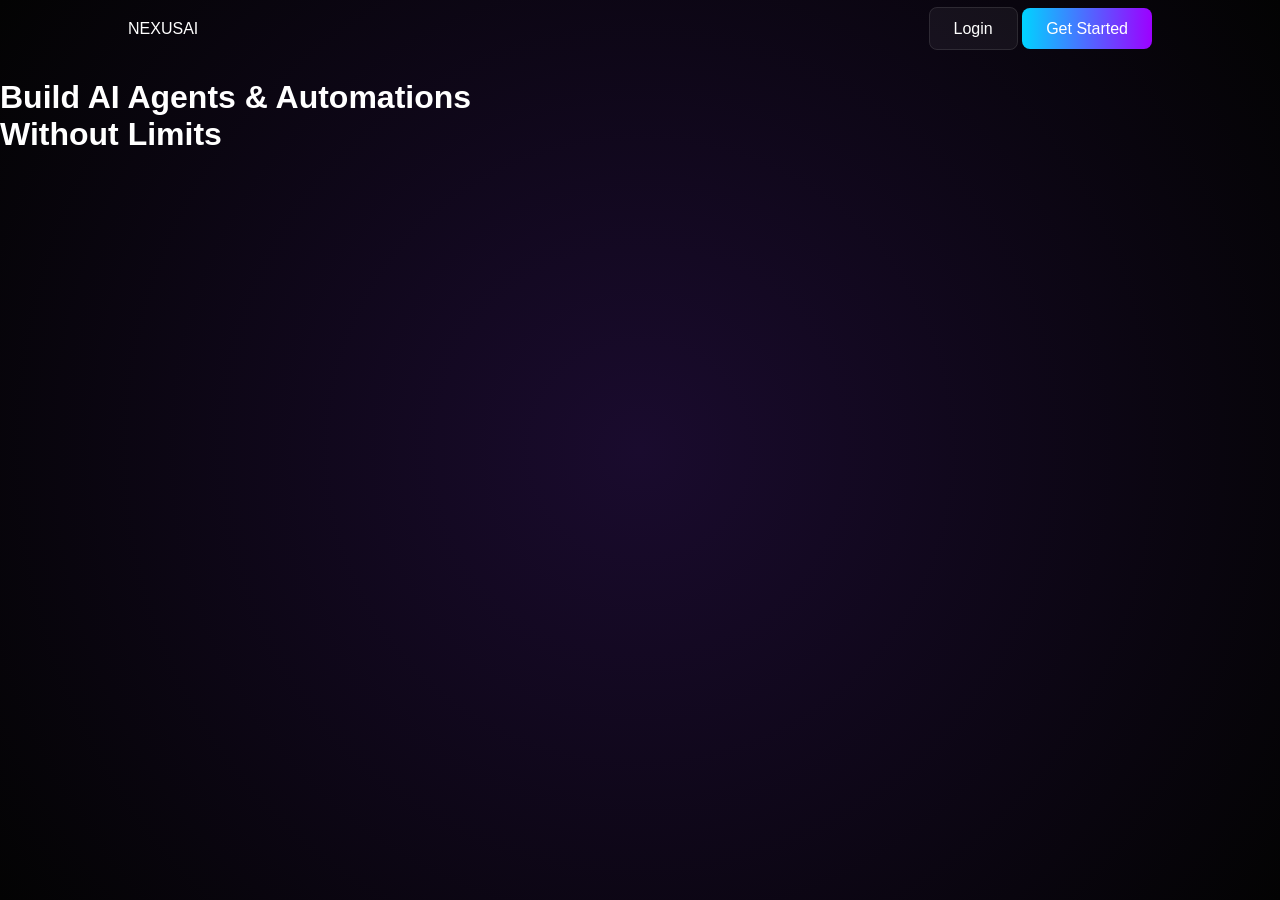
==== index.html @ 692133be "Update index.html" ====
<!DOCTYPE html>
<html lang="en">
<head>
    <meta charset="UTF-8">
    <meta name="viewport" content="width=device-width, initial-scale=1.0">
    <title>NexusAI | Autonomous Intelligence</title>
    <link rel="stylesheet" href="style.css">
</head>
<body>
    <div class="mesh-bg"></div>
    <nav>
        <div class="logo">NEXUS<span>AI</span></div>
        <div class="nav-links">
            <a href="login.html" class="btn-sub">Login</a>
            <a href="signup.html" class="btn-main">Get Started</a>
        </div>
    </nav>
    <header class="hero">
        <h1>Build AI Agents & Automations <br><span class="gradient-text">Without Limits</span></h1>
    </header>
    <script src="script.js"></script>
</body>
</html>
---- style.css ----
:root { --bg: #030303; --blue: #00d4ff; --purple: #9d00ff; }
body { background: var(--bg); color: #fff; font-family: 'Inter', sans-serif; margin: 0; display: flex; flex-direction: column; min-height: 100vh; }

.mesh-bg { position: fixed; top: 0; left: 0; width: 100%; height: 100%; z-index: -1; pointer-events: none; background: radial-gradient(circle at 50% 50%, #1a0b2e, #030303); }

nav { padding: 20px 10%; display: flex; justify-content: space-between; align-items: center; position: relative; z-index: 10; }

a, button { position: relative; z-index: 100; cursor: pointer; text-decoration: none; }

.btn-main { background: linear-gradient(90deg, var(--blue), var(--purple)); padding: 12px 24px; border-radius: 8px; color: white; border: none; }
.btn-sub { background: rgba(255,255,255,0.05); padding: 12px 24px; border-radius: 8px; color: white; border: 1px solid rgba(255,255,255,0.1); }

.auth-box { margin: auto; padding: 40px; background: rgba(255,255,255,0.03); backdrop-filter: blur(20px); border-radius: 20px; border: 1px solid rgba(255,255,255,0.1); width: 100%; max-width: 400px; text-align: center; }
input { width: 100%; padding: 15px; margin: 10px 0; background: rgba(255,255,255,0.05); border: 1px solid rgba(255,255,255,0.1); border-radius: 8px; color: white; box-sizing: border-box; }
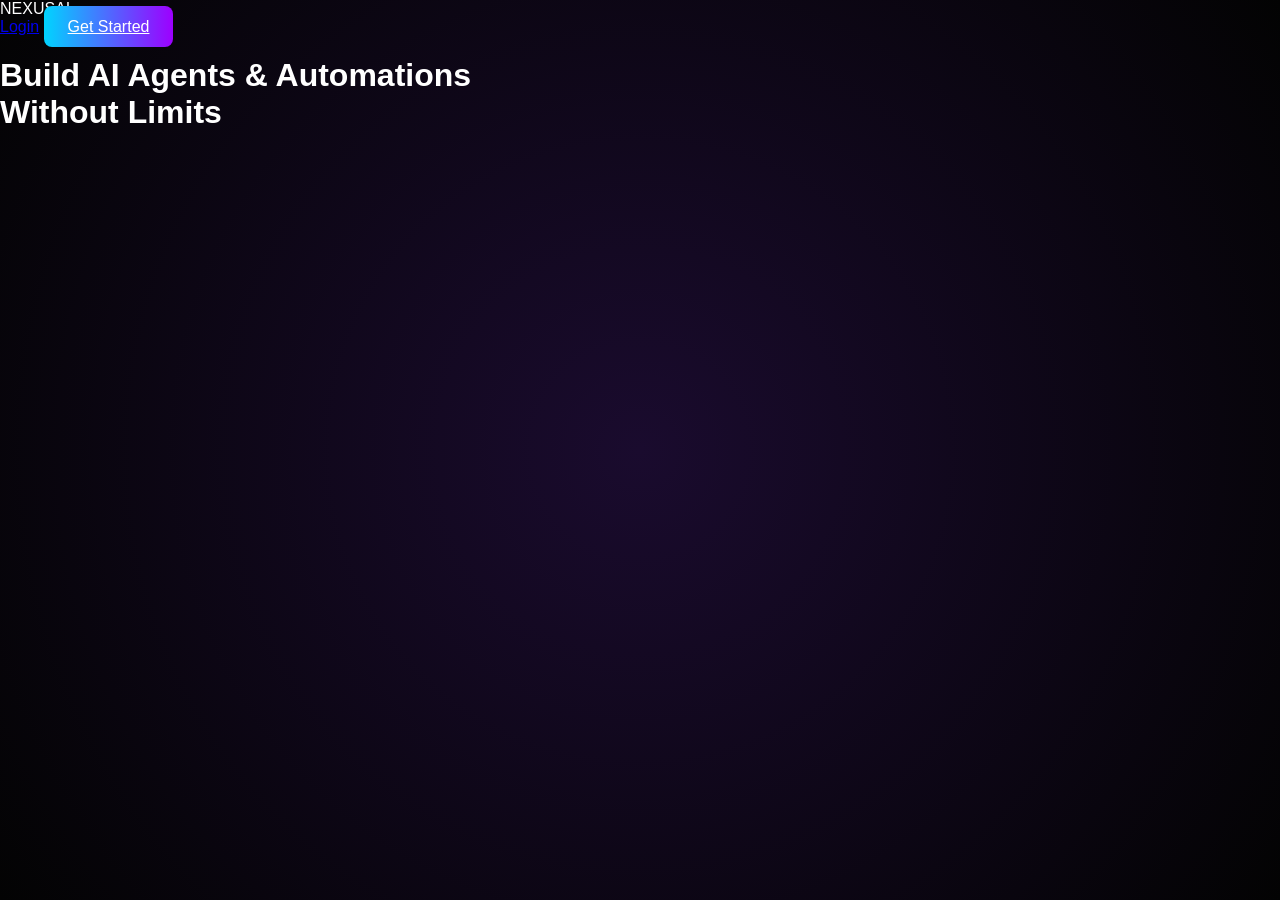
==== commit d38d08d0: "Update index.html" ====
--- a/index.html
+++ b/index.html
@@ -21,4 +21,3 @@
     <script src="script.js"></script>
 </body>
 </html>
-
--- a/style.css
+++ b/style.css
@@ -1,14 +1,20 @@
 :root { --bg: #030303; --blue: #00d4ff; --purple: #9d00ff; }
-body { background: var(--bg); color: #fff; font-family: 'Inter', sans-serif; margin: 0; display: flex; flex-direction: column; min-height: 100vh; }
+body { background: var(--bg); color: #fff; font-family: 'Inter', sans-serif; margin: 0; min-height: 100vh; }
 
-.mesh-bg { position: fixed; top: 0; left: 0; width: 100%; height: 100%; z-index: -1; pointer-events: none; background: radial-gradient(circle at 50% 50%, #1a0b2e, #030303); }
+.mesh-bg { 
+    position: fixed; top:0; left:0; width:100%; height:100%; z-index: -1; pointer-events: none; 
+    background: radial-gradient(circle at 50% 50%, #1a0b2e, #030303); 
+}
 
-nav { padding: 20px 10%; display: flex; justify-content: space-between; align-items: center; position: relative; z-index: 10; }
+/* Ensure Auth box matches Homepage theme */
+.auth-box { 
+    margin: 100px auto; padding: 40px; width: 90%; max-width: 400px;
+    background: rgba(255,255,255,0.03); backdrop-filter: blur(20px); 
+    border: 1px solid rgba(255,255,255,0.1); border-radius: 20px; text-align: center;
+}
 
-a, button { position: relative; z-index: 100; cursor: pointer; text-decoration: none; }
+.btn-main { background: linear-gradient(90deg, var(--blue), var(--purple)); padding: 12px 24px; border-radius: 8px; color: white; border: none; cursor: pointer; }
 
-.btn-main { background: linear-gradient(90deg, var(--blue), var(--purple)); padding: 12px 24px; border-radius: 8px; color: white; border: none; }
-.btn-sub { background: rgba(255,255,255,0.05); padding: 12px 24px; border-radius: 8px; color: white; border: 1px solid rgba(255,255,255,0.1); }
+/* Responsive fix */
+@media (max-width: 768px) { .nav-links { display: none; } }
 
-.auth-box { margin: auto; padding: 40px; background: rgba(255,255,255,0.03); backdrop-filter: blur(20px); border-radius: 20px; border: 1px solid rgba(255,255,255,0.1); width: 100%; max-width: 400px; text-align: center; }
-input { width: 100%; padding: 15px; margin: 10px 0; background: rgba(255,255,255,0.05); border: 1px solid rgba(255,255,255,0.1); border-radius: 8px; color: white; box-sizing: border-box; }
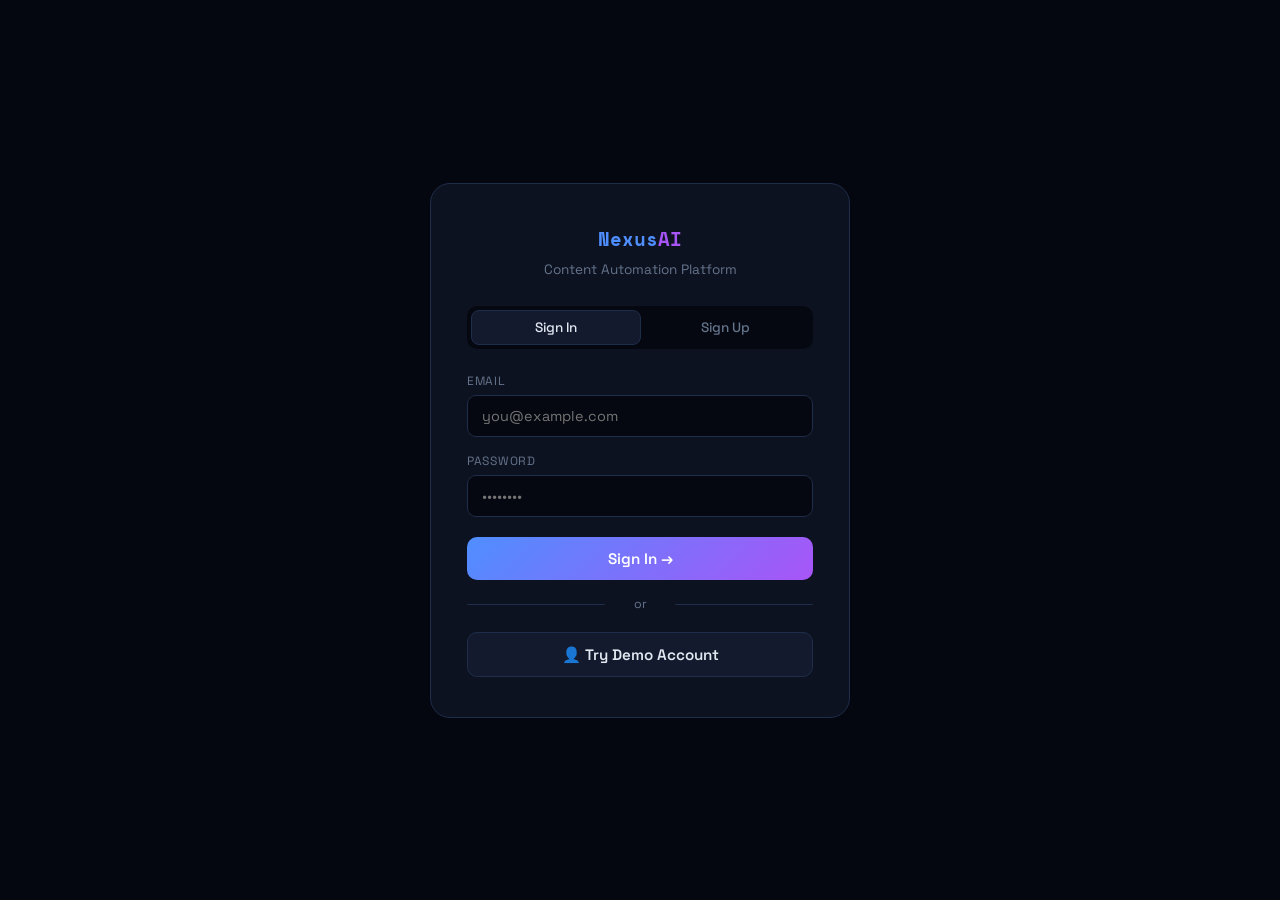
==== commit aad4dcf9: "Add initial HTML structure for NexusAI platform" ====
--- a/index.html
+++ b/index.html
@@ -1,23 +1,302 @@
 <!DOCTYPE html>
 <html lang="en">
 <head>
-    <meta charset="UTF-8">
-    <meta name="viewport" content="width=device-width, initial-scale=1.0">
-    <title>NexusAI | Autonomous Intelligence</title>
-    <link rel="stylesheet" href="style.css">
+<meta charset="UTF-8"/>
+<meta name="viewport" content="width=device-width, initial-scale=1.0"/>
+<title>NexusAI — Content Automation Platform</title>
+<link href="https://fonts.googleapis.com/css2?family=Space+Grotesk:wght@300;400;500;600;700&family=Space+Mono:wght@400;700&display=swap" rel="stylesheet"/>
+<style>
+:root {
+  --bg:#050810; --surface:#0d1220; --surface2:#131a2e; --border:#1e2d4a;
+  --accent:#4f8eff; --accent2:#a855f7; --accent3:#22d3ee;
+  --text:#e2e8f0; --muted:#64748b; --success:#10b981; --danger:#ef4444;
+  --glow:rgba(79,142,255,0.12);
+}
+*,*::before,*::after{box-sizing:border-box;margin:0;padding:0}
+html{scroll-behavior:smooth}
+body{background:var(--bg);color:var(--text);font-family:'Space Grotesk',sans-serif;min-height:100vh;overflow-x:hidden}
+body::before{content:'';position:fixed;inset:0;background-image:linear-gradient(rgba(79,142,255,0.04) 1px,transparent 1px),linear-gradient(90deg,rgba(79,142,255,0.04) 1px,transparent 1px);background-size:40px 40px;pointer-events:none;z-index:0}
+
+/* ===== AUTH OVERLAY ===== */
+#authOverlay{position:fixed;inset:0;z-index:1000;background:rgba(5,8,16,0.97);display:flex;align-items:center;justify-content:center;backdrop-filter:blur(8px)}
+.auth-box{background:var(--surface);border:1px solid var(--border);border-radius:20px;padding:40px 36px;width:100%;max-width:420px;position:relative}
+.auth-logo{font-family:'Space Mono',monospace;font-size:1.2rem;font-weight:700;color:var(--accent);text-align:center;margin-bottom:8px}
+.auth-logo span{color:var(--accent2)}
+.auth-subtitle{text-align:center;color:var(--muted);font-size:0.85rem;margin-bottom:28px}
+.auth-tabs{display:flex;background:var(--bg);border-radius:10px;padding:4px;margin-bottom:24px}
+.auth-tab{flex:1;padding:8px;text-align:center;border-radius:8px;cursor:pointer;font-size:0.85rem;font-weight:500;color:var(--muted);transition:all 0.2s;border:none;background:transparent;font-family:'Space Grotesk',sans-serif}
+.auth-tab.active{background:var(--surface2);color:var(--text);border:1px solid var(--border)}
+.auth-field{margin-bottom:16px}
+.auth-field label{display:block;font-size:0.75rem;color:var(--muted);text-transform:uppercase;letter-spacing:0.06em;margin-bottom:6px}
+.auth-field input{width:100%;background:var(--bg);border:1px solid var(--border);color:var(--text);padding:11px 14px;border-radius:9px;font-family:'Space Grotesk',sans-serif;font-size:0.9rem;outline:none;transition:border-color 0.2s}
+.auth-field input:focus{border-color:var(--accent)}
+.auth-error{color:var(--danger);font-size:0.8rem;margin-bottom:12px;display:none}
+.btn-auth{width:100%;padding:12px;border-radius:10px;border:none;background:linear-gradient(135deg,var(--accent),var(--accent2));color:#fff;font-family:'Space Grotesk',sans-serif;font-size:0.95rem;font-weight:600;cursor:pointer;transition:opacity 0.2s;margin-top:4px}
+.btn-auth:hover{opacity:0.88}
+.auth-divider{text-align:center;color:var(--muted);font-size:0.78rem;margin:16px 0;position:relative}
+.auth-divider::before,.auth-divider::after{content:'';position:absolute;top:50%;width:40%;height:1px;background:var(--border)}
+.auth-divider::before{left:0}.auth-divider::after{right:0}
+
+/* ===== NAV ===== */
+nav{position:fixed;top:0;left:0;right:0;z-index:100;display:flex;align-items:center;justify-content:space-between;padding:14px 28px;background:rgba(5,8,16,0.9);backdrop-filter:blur(12px);border-bottom:1px solid var(--border)}
+.nav-logo{font-family:'Space Mono',monospace;font-size:1rem;font-weight:700;color:var(--accent)}
+.nav-logo span{color:var(--accent2)}
+.nav-center{display:flex;gap:6px}
+.nav-btn{padding:7px 16px;border-radius:8px;font-size:0.8rem;font-weight:500;cursor:pointer;border:none;font-family:'Space Grotesk',sans-serif;transition:all 0.2s;color:var(--muted);background:transparent}
+.nav-btn:hover,.nav-btn.active{background:var(--surface2);color:var(--text);border:1px solid var(--border)}
+.nav-btn.active{color:var(--accent);border-color:rgba(79,142,255,0.3)}
+.nav-right{display:flex;align-items:center;gap:12px}
+.nav-user{display:flex;align-items:center;gap:8px;font-size:0.85rem;color:var(--muted)}
+.nav-avatar{width:30px;height:30px;border-radius:50%;background:linear-gradient(135deg,var(--accent),var(--accent2));display:flex;align-items:center;justify-content:center;font-size:0.75rem;font-weight:700;color:#fff}
+.btn-logout{padding:6px 14px;border-radius:7px;font-size:0.78rem;border:1px solid var(--border);background:transparent;color:var(--muted);cursor:pointer;font-family:'Space Grotesk',sans-serif;transition:all 0.2s}
+.btn-logout:hover{border-color:var(--danger);color:var(--danger)}
+
+/* ===== MAIN LAYOUT ===== */
+#app{display:none;padding-top:60px}
+.page{display:none;min-height:calc(100vh - 60px);position:relative;z-index:1}
+.page.active{display:block}
+
+/* ===== DASHBOARD ===== */
+.dash-header{padding:40px 28px 20px;border-bottom:1px solid var(--border)}
+.dash-welcome{font-size:1.5rem;font-weight:700;margin-bottom:4px}
+.dash-sub{color:var(--muted);font-size:0.9rem}
+.dash-stats{display:grid;grid-template-columns:repeat(auto-fit,minmax(180px,1fr));gap:16px;padding:24px 28px}
+.dash-stat{background:var(--surface);border:1px solid var(--border);border-radius:14px;padding:20px}
+.ds-label{font-size:0.75rem;color:var(--muted);text-transform:uppercase;letter-spacing:0.06em;margin-bottom:8px}
+.ds-val{font-family:'Space Mono',monospace;font-size:1.8rem;font-weight:700;color:var(--accent)}
+.ds-sub{font-size:0.78rem;color:var(--muted);margin-top:4px}
+.dash-quick{padding:0 28px 28px}
+.section-head{font-size:0.75rem;color:var(--muted);text-transform:uppercase;letter-spacing:0.08em;margin-bottom:14px;font-family:'Space Mono',monospace}
+.quick-grid{display:grid;grid-template-columns:repeat(auto-fit,minmax(200px,1fr));gap:12px}
+.quick-card{background:var(--surface);border:1px solid var(--border);border-radius:12px;padding:20px;cursor:pointer;transition:all 0.2s;display:flex;align-items:center;gap:14px}
+.quick-card:hover{border-color:var(--accent);background:var(--surface2);transform:translateY(-1px)}
+.qc-icon{font-size:1.5rem}
+.qc-name{font-size:0.9rem;font-weight:600}
+.qc-desc{font-size:0.78rem;color:var(--muted);margin-top:2px}
+
+/* ===== GENERATOR ===== */
+.gen-page{display:grid;grid-template-columns:340px 1fr;min-height:calc(100vh - 60px)}
+@media(max-width:800px){.gen-page{grid-template-columns:1fr}}
+.gen-sidebar{background:var(--surface);border-right:1px solid var(--border);padding:24px;overflow-y:auto}
+.gen-main{padding:24px;overflow-y:auto}
+.sidebar-title{font-size:0.75rem;color:var(--muted);text-transform:uppercase;letter-spacing:0.08em;margin-bottom:16px;font-family:'Space Mono',monospace}
+.field-group{margin-bottom:18px}
+.field-group label{display:block;font-size:0.75rem;color:var(--muted);text-transform:uppercase;letter-spacing:0.05em;margin-bottom:7px}
+.field-group select,.field-group input,.field-group textarea{width:100%;background:var(--bg);border:1px solid var(--border);color:var(--text);padding:10px 13px;border-radius:8px;font-family:'Space Grotesk',sans-serif;font-size:0.88rem;outline:none;transition:border-color 0.2s;resize:vertical}
+.field-group select:focus,.field-group input:focus,.field-group textarea:focus{border-color:var(--accent)}
+.tone-chips{display:flex;gap:6px;flex-wrap:wrap}
+.chip{padding:5px 12px;border-radius:100px;font-size:0.76rem;border:1px solid var(--border);color:var(--muted);cursor:pointer;transition:all 0.2s;background:transparent;font-family:'Space Grotesk',sans-serif}
+.chip.active,.chip:hover{border-color:var(--accent);color:var(--accent);background:rgba(79,142,255,0.08)}
+.btn-generate{width:100%;padding:13px;border:none;border-radius:10px;background:linear-gradient(135deg,var(--accent),var(--accent2));color:#fff;font-family:'Space Grotesk',sans-serif;font-size:0.95rem;font-weight:600;cursor:pointer;transition:opacity 0.2s;margin-top:8px}
+.btn-generate:hover{opacity:0.88}
+.btn-generate:disabled{opacity:0.6;cursor:not-allowed}
+
+/* Bulk toggle */
+.bulk-toggle{display:flex;align-items:center;justify-content:space-between;background:var(--bg);border:1px solid var(--border);border-radius:9px;padding:11px 13px;margin-bottom:18px;cursor:pointer}
+.bulk-toggle-label{font-size:0.85rem;font-weight:500}
+.toggle-pill{width:38px;height:20px;border-radius:100px;background:var(--border);position:relative;transition:background 0.2s}
+.toggle-pill.on{background:var(--accent)}
+.toggle-pill::after{content:'';position:absolute;top:2px;left:2px;width:16px;height:16px;border-radius:50%;background:#fff;transition:transform 0.2s}
+.toggle-pill.on::after{transform:translateX(18px)}
+.bulk-count{margin-bottom:18px;display:none}
+.bulk-count.show{display:block}
+
+/* Output area */
+.output-toolbar{display:flex;align-items:center;justify-content:space-between;margin-bottom:14px}
+.output-toolbar-title{font-family:'Space Mono',monospace;font-size:0.75rem;color:var(--accent);letter-spacing:0.08em}
+.toolbar-actions{display:flex;gap:8px}
+.btn-sm{padding:5px 13px;border-radius:7px;font-size:0.75rem;font-weight:500;border:1px solid var(--border);background:transparent;color:var(--muted);cursor:pointer;transition:all 0.2s;font-family:'Space Grotesk',sans-serif}
+.btn-sm:hover{border-color:var(--accent);color:var(--accent)}
+.btn-sm.danger:hover{border-color:var(--danger);color:var(--danger)}
+.output-empty{display:flex;flex-direction:column;align-items:center;justify-content:center;min-height:320px;color:var(--muted);text-align:center;gap:12px;background:var(--surface);border:1px dashed var(--border);border-radius:16px}
+.output-empty-icon{font-size:2.5rem;opacity:0.4}
+.output-cards{display:flex;flex-direction:column;gap:16px}
+.output-card{background:var(--surface);border:1px solid var(--border);border-radius:14px;overflow:hidden;animation:fadeUp 0.35s ease}
+@keyframes fadeUp{from{opacity:0;transform:translateY(10px)}to{opacity:1;transform:translateY(0)}}
+.oc-header{background:var(--surface2);padding:12px 18px;display:flex;align-items:center;justify-content:space-between;border-bottom:1px solid var(--border)}
+.oc-meta{display:flex;align-items:center;gap:10px}
+.oc-badge{background:rgba(79,142,255,0.12);color:var(--accent);border-radius:6px;padding:3px 9px;font-size:0.72rem;font-family:'Space Mono',monospace;letter-spacing:0.05em}
+.oc-topic{font-size:0.82rem;color:var(--muted)}
+.oc-actions{display:flex;gap:6px}
+.oc-body{padding:20px 18px;font-size:0.9rem;line-height:1.8;white-space:pre-wrap;color:var(--text)}
+.typing-cursor{display:inline-block;width:2px;height:1em;background:var(--accent);animation:blink 1s step-end infinite;vertical-align:text-bottom;margin-left:2px}
+@keyframes blink{0%,100%{opacity:1}50%{opacity:0}}
+
+/* Social publish panel */
+.social-panel{background:var(--surface2);border:1px solid var(--border);border-radius:10px;padding:16px;margin-top:12px;display:none}
+.social-panel.show{display:block}
+.social-platforms{display:flex;gap:8px;flex-wrap:wrap;margin-bottom:12px}
+.sp-btn{display:flex;align-items:center;gap:6px;padding:6px 14px;border-radius:8px;border:1px solid var(--border);background:transparent;color:var(--muted);font-size:0.8rem;cursor:pointer;font-family:'Space Grotesk',sans-serif;transition:all 0.2s}
+.sp-btn:hover,.sp-btn.copied{border-color:var(--success);color:var(--success)}
+.sp-note{font-size:0.76rem;color:var(--muted)}
+
+/* Progress bar for bulk */
+.bulk-progress{background:var(--surface);border:1px solid var(--border);border-radius:12px;padding:20px;margin-bottom:16px;display:none}
+.bulk-progress.show{display:block}
+.bp-label{font-size:0.82rem;margin-bottom:10px;color:var(--muted)}
+.bp-bar{height:6px;background:var(--border);border-radius:3px;overflow:hidden}
+.bp-fill{height:100%;background:linear-gradient(90deg,var(--accent),var(--accent2));border-radius:3px;transition:width 0.3s;width:0%}
+.bp-count{font-family:'Space Mono',monospace;font-size:0.8rem;color:var(--accent);margin-top:8px}
+
+/* ===== HISTORY ===== */
+.history-page{padding:28px}
+.history-filters{display:flex;gap:10px;margin-bottom:20px;flex-wrap:wrap}
+.history-search{flex:1;min-width:200px;background:var(--surface);border:1px solid var(--border);color:var(--text);padding:10px 14px;border-radius:9px;font-family:'Space Grotesk',sans-serif;font-size:0.88rem;outline:none}
+.history-search:focus{border-color:var(--accent)}
+.filter-select{background:var(--surface);border:1px solid var(--border);color:var(--text);padding:10px 13px;border-radius:9px;font-family:'Space Grotesk',sans-serif;font-size:0.85rem;outline:none;cursor:pointer}
+.history-empty{text-align:center;padding:60px 20px;color:var(--muted)}
+.history-empty-icon{font-size:2.5rem;opacity:0.4;margin-bottom:12px}
+.history-grid{display:flex;flex-direction:column;gap:12px}
+.history-card{background:var(--surface);border:1px solid var(--border);border-radius:12px;overflow:hidden;transition:border-color 0.2s}
+.history-card:hover{border-color:rgba(79,142,255,0.3)}
+.hc-header{padding:14px 18px;display:flex;align-items:center;justify-content:space-between;cursor:pointer}
+.hc-left{display:flex;align-items:center;gap:10px}
+.hc-badge{background:rgba(79,142,255,0.1);color:var(--accent);border-radius:6px;padding:3px 10px;font-size:0.72rem;font-family:'Space Mono',monospace}
+.hc-topic{font-size:0.88rem;font-weight:500}
+.hc-date{font-size:0.76rem;color:var(--muted)}
+.hc-right{display:flex;align-items:center;gap:8px}
+.hc-body{padding:0 18px 16px;font-size:0.87rem;line-height:1.7;color:var(--muted);display:none;white-space:pre-wrap}
+.hc-body.expanded{display:block}
+.expand-icon{color:var(--muted);font-size:0.8rem;transition:transform 0.2s}
+.expand-icon.open{transform:rotate(180deg)}
+
+/* ===== TOAST ===== */
+#toast{position:fixed;bottom:28px;right:28px;z-index:9999;display:flex;flex-direction:column;gap:8px}
+.toast-item{background:var(--surface2);border:1px solid var(--border);border-radius:10px;padding:12px 18px;font-size:0.85rem;display:flex;align-items:center;gap:10px;animation:slideIn 0.3s ease;min-width:220px}
+.toast-item.success{border-left:3px solid var(--success)}
+.toast-item.error{border-left:3px solid var(--danger)}
+.toast-item.info{border-left:3px solid var(--accent)}
+@keyframes slideIn{from{opacity:0;transform:translateX(20px)}to{opacity:1;transform:translateX(0)}}
+
+/* ===== SPINNER ===== */
+.spinner{display:inline-block;width:16px;height:16px;border:2px solid rgba(255,255,255,0.25);border-top-color:#fff;border-radius:50%;animation:spin 0.7s linear infinite}
+@keyframes spin{to{transform:rotate(360deg)}}
+
+/* ===== RESPONSIVE ===== */
+@media(max-width:640px){nav{padding:12px 16px}.nav-center{display:none}.gen-sidebar{display:none}.dash-stats{padding:16px}.dash-quick{padding:0 16px 16px}}
+</style>
 </head>
 <body>
-    <div class="mesh-bg"></div>
-    <nav>
-        <div class="logo">NEXUS<span>AI</span></div>
-        <div class="nav-links">
-            <a href="login.html" class="btn-sub">Login</a>
-            <a href="signup.html" class="btn-main">Get Started</a>
-        </div>
-    </nav>
-    <header class="hero">
-        <h1>Build AI Agents & Automations <br><span class="gradient-text">Without Limits</span></h1>
-    </header>
-    <script src="script.js"></script>
-</body>
-</html>
+
+<!-- ===== AUTH OVERLAY ===== -->
+<div id="authOverlay">
+  <div class="auth-box">
+    <div class="auth-logo">Nexus<span>AI</span></div>
+    <div class="auth-subtitle">Content Automation Platform</div>
+    <div class="auth-tabs">
+      <button class="auth-tab active" onclick="switchTab('login')">Sign In</button>
+      <button class="auth-tab" onclick="switchTab('signup')">Sign Up</button>
+    </div>
+    <div id="authError" class="auth-error"></div>
+
+    <!-- LOGIN -->
+    <div id="loginForm">
+      <div class="auth-field"><label>Email</label><input type="email" id="loginEmail" placeholder="you@example.com"/></div>
+      <div class="auth-field"><label>Password</label><input type="password" id="loginPass" placeholder="••••••••"/></div>
+      <button class="btn-auth" onclick="handleLogin()">Sign In →</button>
+      <div class="auth-divider">or</div>
+      <button class="btn-auth" style="background:var(--surface2);border:1px solid var(--border);color:var(--text)" onclick="demoLogin()">👤 Try Demo Account</button>
+    </div>
+
+    <!-- SIGNUP -->
+    <div id="signupForm" style="display:none">
+      <div class="auth-field"><label>Full Name</label><input type="text" id="signupName" placeholder="Your Name"/></div>
+      <div class="auth-field"><label>Email</label><input type="email" id="signupEmail" placeholder="you@example.com"/></div>
+      <div class="auth-field"><label>Password</label><input type="password" id="signupPass" placeholder="Min 6 characters"/></div>
+      <button class="btn-auth" onclick="handleSignup()">Create Account →</button>
+    </div>
+  </div>
+</div>
+
+<!-- ===== NAV ===== -->
+<nav id="mainNav" style="display:none">
+  <div class="nav-logo">Nexus<span>AI</span></div>
+  <div class="nav-center">
+    <button class="nav-btn active" onclick="showPage('dashboard')">Dashboard</button>
+    <button class="nav-btn" onclick="showPage('generator')">Generator</button>
+    <button class="nav-btn" onclick="showPage('history')">History</button>
+  </div>
+  <div class="nav-right">
+    <div class="nav-user">
+      <div class="nav-avatar" id="navAvatar">U</div>
+      <span id="navName" style="font-size:0.82rem"></span>
+    </div>
+    <button class="btn-logout" onclick="handleLogout()">Logout</button>
+  </div>
+</nav>
+
+<!-- ===== APP ===== -->
+<div id="app">
+
+  <!-- DASHBOARD -->
+  <div class="page active" id="page-dashboard">
+    <div class="dash-header">
+      <div class="dash-welcome">Good day, <span id="dashName"></span> 👋</div>
+      <div class="dash-sub">Your content automation workspace is ready.</div>
+    </div>
+    <div class="dash-stats">
+      <div class="dash-stat">
+        <div class="ds-label">Total Generated</div>
+        <div class="ds-val" id="statTotal">0</div>
+        <div class="ds-sub">pieces of content</div>
+      </div>
+      <div class="dash-stat">
+        <div class="ds-label">This Session</div>
+        <div class="ds-val" id="statSession">0</div>
+        <div class="ds-sub">generated today</div>
+      </div>
+      <div class="dash-stat">
+        <div class="ds-label">History Saved</div>
+        <div class="ds-val" id="statHistory">0</div>
+        <div class="ds-sub">in your library</div>
+      </div>
+      <div class="dash-stat">
+        <div class="ds-label">AI Model</div>
+        <div class="ds-val" style="font-size:1rem;margin-top:6px">Claude</div>
+        <div class="ds-sub">Sonnet 4 · Active</div>
+      </div>
+    </div>
+    <div class="dash-quick">
+      <div class="section-head">// Quick Actions</div>
+      <div class="quick-grid">
+        <div class="quick-card" onclick="quickGen('blog')">
+          <div class="qc-icon">📝</div>
+          <div><div class="qc-name">Blog Post</div><div class="qc-desc">Long-form article</div></div>
+        </div>
+        <div class="quick-card" onclick="quickGen('social')">
+          <div class="qc-icon">📱</div>
+          <div><div class="qc-name">Social Post</div><div class="qc-desc">LinkedIn, Instagram</div></div>
+        </div>
+        <div class="quick-card" onclick="quickGen('email')">
+          <div class="qc-icon">📧</div>
+          <div><div class="qc-name">Email</div><div class="qc-desc">Marketing campaign</div></div>
+        </div>
+        <div class="quick-card" onclick="quickGen('ad')">
+          <div class="qc-icon">📣</div>
+          <div><div class="qc-name">Ad Copy</div><div class="qc-desc">Facebook & Google</div></div>
+        </div>
+        <div class="quick-card" onclick="showPage('history')">
+          <div class="qc-icon">📂</div>
+          <div><div class="qc-name">My History</div><div class="qc-desc">View saved content</div></div>
+        </div>
+        <div class="quick-card" onclick="enableBulkAndGo()">
+          <div class="qc-icon">⚡</div>
+          <div><div class="qc-name">Bulk Generate</div><div class="qc-desc">Multiple at once</div></div>
+        </div>
+      </div>
+    </div>
+  </div>
+
+  <!-- GENERATOR -->
+  <div class="page" id="page-generator">
+    <div class="gen-page">
+      <!-- Sidebar -->
+      <div class="gen-sidebar">
+        <div class="sidebar-title">// Content Settings</div>
+
+        <div class="bulk-toggle" onclick="toggleBulk()">
+          <span class="bulk-toggle-label">⚡ Bulk Generate</span>
+          <div class="toggle-pill" id="bulkPill"></div>
+        </div>
+        <div class="bulk-count" id="bulkCountWrap">
+          <d
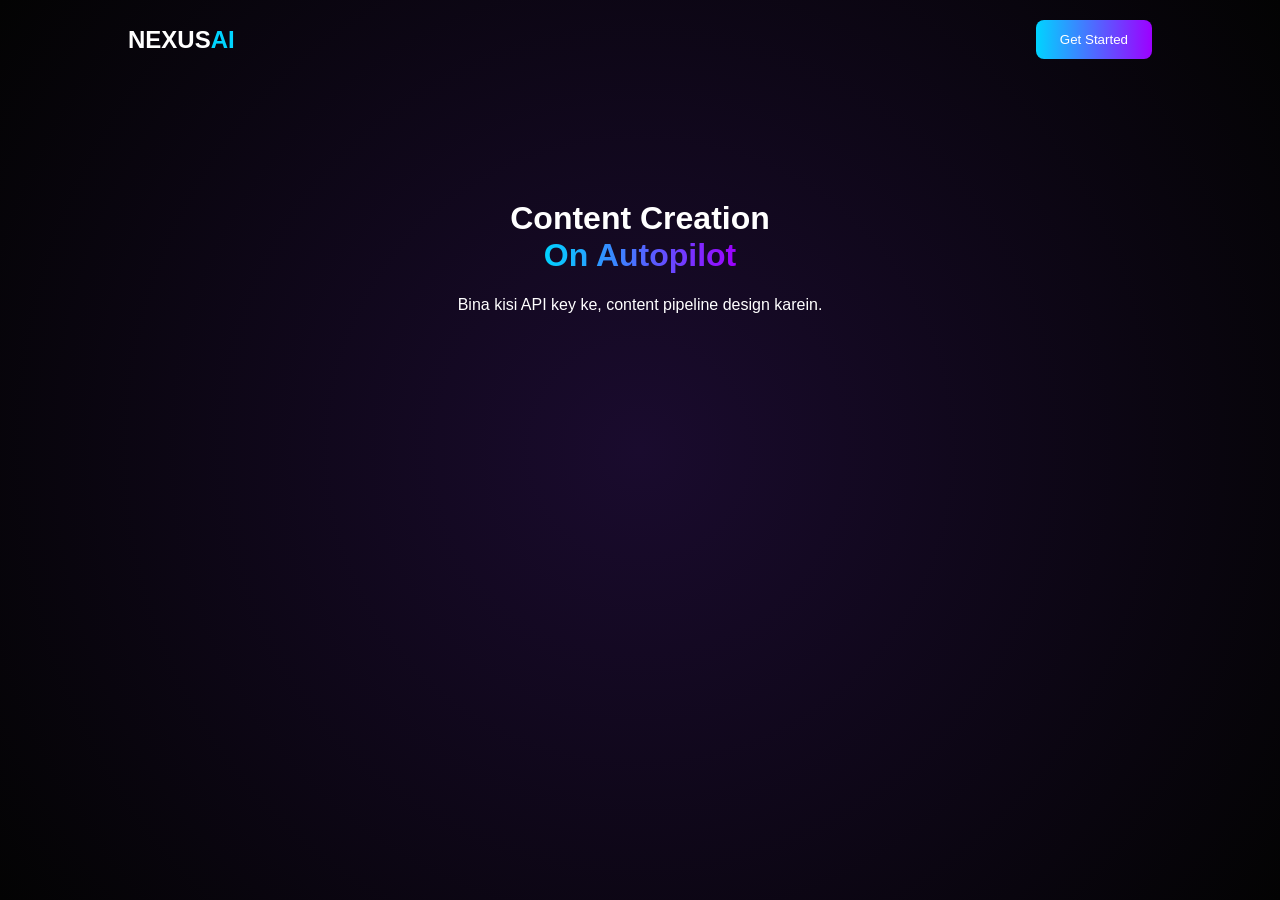
==== commit 601abd22: "Update index.html" ====
--- a/index.html
+++ b/index.html
@@ -1,302 +1,50 @@
 <!DOCTYPE html>
 <html lang="en">
 <head>
-<meta charset="UTF-8"/>
-<meta name="viewport" content="width=device-width, initial-scale=1.0"/>
-<title>NexusAI — Content Automation Platform</title>
-<link href="https://fonts.googleapis.com/css2?family=Space+Grotesk:wght@300;400;500;600;700&family=Space+Mono:wght@400;700&display=swap" rel="stylesheet"/>
-<style>
-:root {
-  --bg:#050810; --surface:#0d1220; --surface2:#131a2e; --border:#1e2d4a;
-  --accent:#4f8eff; --accent2:#a855f7; --accent3:#22d3ee;
-  --text:#e2e8f0; --muted:#64748b; --success:#10b981; --danger:#ef4444;
-  --glow:rgba(79,142,255,0.12);
-}
-*,*::before,*::after{box-sizing:border-box;margin:0;padding:0}
-html{scroll-behavior:smooth}
-body{background:var(--bg);color:var(--text);font-family:'Space Grotesk',sans-serif;min-height:100vh;overflow-x:hidden}
-body::before{content:'';position:fixed;inset:0;background-image:linear-gradient(rgba(79,142,255,0.04) 1px,transparent 1px),linear-gradient(90deg,rgba(79,142,255,0.04) 1px,transparent 1px);background-size:40px 40px;pointer-events:none;z-index:0}
-
-/* ===== AUTH OVERLAY ===== */
-#authOverlay{position:fixed;inset:0;z-index:1000;background:rgba(5,8,16,0.97);display:flex;align-items:center;justify-content:center;backdrop-filter:blur(8px)}
-.auth-box{background:var(--surface);border:1px solid var(--border);border-radius:20px;padding:40px 36px;width:100%;max-width:420px;position:relative}
-.auth-logo{font-family:'Space Mono',monospace;font-size:1.2rem;font-weight:700;color:var(--accent);text-align:center;margin-bottom:8px}
-.auth-logo span{color:var(--accent2)}
-.auth-subtitle{text-align:center;color:var(--muted);font-size:0.85rem;margin-bottom:28px}
-.auth-tabs{display:flex;background:var(--bg);border-radius:10px;padding:4px;margin-bottom:24px}
-.auth-tab{flex:1;padding:8px;text-align:center;border-radius:8px;cursor:pointer;font-size:0.85rem;font-weight:500;color:var(--muted);transition:all 0.2s;border:none;background:transparent;font-family:'Space Grotesk',sans-serif}
-.auth-tab.active{background:var(--surface2);color:var(--text);border:1px solid var(--border)}
-.auth-field{margin-bottom:16px}
-.auth-field label{display:block;font-size:0.75rem;color:var(--muted);text-transform:uppercase;letter-spacing:0.06em;margin-bottom:6px}
-.auth-field input{width:100%;background:var(--bg);border:1px solid var(--border);color:var(--text);padding:11px 14px;border-radius:9px;font-family:'Space Grotesk',sans-serif;font-size:0.9rem;outline:none;transition:border-color 0.2s}
-.auth-field input:focus{border-color:var(--accent)}
-.auth-error{color:var(--danger);font-size:0.8rem;margin-bottom:12px;display:none}
-.btn-auth{width:100%;padding:12px;border-radius:10px;border:none;background:linear-gradient(135deg,var(--accent),var(--accent2));color:#fff;font-family:'Space Grotesk',sans-serif;font-size:0.95rem;font-weight:600;cursor:pointer;transition:opacity 0.2s;margin-top:4px}
-.btn-auth:hover{opacity:0.88}
-.auth-divider{text-align:center;color:var(--muted);font-size:0.78rem;margin:16px 0;position:relative}
-.auth-divider::before,.auth-divider::after{content:'';position:absolute;top:50%;width:40%;height:1px;background:var(--border)}
-.auth-divider::before{left:0}.auth-divider::after{right:0}
-
-/* ===== NAV ===== */
-nav{position:fixed;top:0;left:0;right:0;z-index:100;display:flex;align-items:center;justify-content:space-between;padding:14px 28px;background:rgba(5,8,16,0.9);backdrop-filter:blur(12px);border-bottom:1px solid var(--border)}
-.nav-logo{font-family:'Space Mono',monospace;font-size:1rem;font-weight:700;color:var(--accent)}
-.nav-logo span{color:var(--accent2)}
-.nav-center{display:flex;gap:6px}
-.nav-btn{padding:7px 16px;border-radius:8px;font-size:0.8rem;font-weight:500;cursor:pointer;border:none;font-family:'Space Grotesk',sans-serif;transition:all 0.2s;color:var(--muted);background:transparent}
-.nav-btn:hover,.nav-btn.active{background:var(--surface2);color:var(--text);border:1px solid var(--border)}
-.nav-btn.active{color:var(--accent);border-color:rgba(79,142,255,0.3)}
-.nav-right{display:flex;align-items:center;gap:12px}
-.nav-user{display:flex;align-items:center;gap:8px;font-size:0.85rem;color:var(--muted)}
-.nav-avatar{width:30px;height:30px;border-radius:50%;background:linear-gradient(135deg,var(--accent),var(--accent2));display:flex;align-items:center;justify-content:center;font-size:0.75rem;font-weight:700;color:#fff}
-.btn-logout{padding:6px 14px;border-radius:7px;font-size:0.78rem;border:1px solid var(--border);background:transparent;color:var(--muted);cursor:pointer;font-family:'Space Grotesk',sans-serif;transition:all 0.2s}
-.btn-logout:hover{border-color:var(--danger);color:var(--danger)}
-
-/* ===== MAIN LAYOUT ===== */
-#app{display:none;padding-top:60px}
-.page{display:none;min-height:calc(100vh - 60px);position:relative;z-index:1}
-.page.active{display:block}
-
-/* ===== DASHBOARD ===== */
-.dash-header{padding:40px 28px 20px;border-bottom:1px solid var(--border)}
-.dash-welcome{font-size:1.5rem;font-weight:700;margin-bottom:4px}
-.dash-sub{color:var(--muted);font-size:0.9rem}
-.dash-stats{display:grid;grid-template-columns:repeat(auto-fit,minmax(180px,1fr));gap:16px;padding:24px 28px}
-.dash-stat{background:var(--surface);border:1px solid var(--border);border-radius:14px;padding:20px}
-.ds-label{font-size:0.75rem;color:var(--muted);text-transform:uppercase;letter-spacing:0.06em;margin-bottom:8px}
-.ds-val{font-family:'Space Mono',monospace;font-size:1.8rem;font-weight:700;color:var(--accent)}
-.ds-sub{font-size:0.78rem;color:var(--muted);margin-top:4px}
-.dash-quick{padding:0 28px 28px}
-.section-head{font-size:0.75rem;color:var(--muted);text-transform:uppercase;letter-spacing:0.08em;margin-bottom:14px;font-family:'Space Mono',monospace}
-.quick-grid{display:grid;grid-template-columns:repeat(auto-fit,minmax(200px,1fr));gap:12px}
-.quick-card{background:var(--surface);border:1px solid var(--border);border-radius:12px;padding:20px;cursor:pointer;transition:all 0.2s;display:flex;align-items:center;gap:14px}
-.quick-card:hover{border-color:var(--accent);background:var(--surface2);transform:translateY(-1px)}
-.qc-icon{font-size:1.5rem}
-.qc-name{font-size:0.9rem;font-weight:600}
-.qc-desc{font-size:0.78rem;color:var(--muted);margin-top:2px}
-
-/* ===== GENERATOR ===== */
-.gen-page{display:grid;grid-template-columns:340px 1fr;min-height:calc(100vh - 60px)}
-@media(max-width:800px){.gen-page{grid-template-columns:1fr}}
-.gen-sidebar{background:var(--surface);border-right:1px solid var(--border);padding:24px;overflow-y:auto}
-.gen-main{padding:24px;overflow-y:auto}
-.sidebar-title{font-size:0.75rem;color:var(--muted);text-transform:uppercase;letter-spacing:0.08em;margin-bottom:16px;font-family:'Space Mono',monospace}
-.field-group{margin-bottom:18px}
-.field-group label{display:block;font-size:0.75rem;color:var(--muted);text-transform:uppercase;letter-spacing:0.05em;margin-bottom:7px}
-.field-group select,.field-group input,.field-group textarea{width:100%;background:var(--bg);border:1px solid var(--border);color:var(--text);padding:10px 13px;border-radius:8px;font-family:'Space Grotesk',sans-serif;font-size:0.88rem;outline:none;transition:border-color 0.2s;resize:vertical}
-.field-group select:focus,.field-group input:focus,.field-group textarea:focus{border-color:var(--accent)}
-.tone-chips{display:flex;gap:6px;flex-wrap:wrap}
-.chip{padding:5px 12px;border-radius:100px;font-size:0.76rem;border:1px solid var(--border);color:var(--muted);cursor:pointer;transition:all 0.2s;background:transparent;font-family:'Space Grotesk',sans-serif}
-.chip.active,.chip:hover{border-color:var(--accent);color:var(--accent);background:rgba(79,142,255,0.08)}
-.btn-generate{width:100%;padding:13px;border:none;border-radius:10px;background:linear-gradient(135deg,var(--accent),var(--accent2));color:#fff;font-family:'Space Grotesk',sans-serif;font-size:0.95rem;font-weight:600;cursor:pointer;transition:opacity 0.2s;margin-top:8px}
-.btn-generate:hover{opacity:0.88}
-.btn-generate:disabled{opacity:0.6;cursor:not-allowed}
-
-/* Bulk toggle */
-.bulk-toggle{display:flex;align-items:center;justify-content:space-between;background:var(--bg);border:1px solid var(--border);border-radius:9px;padding:11px 13px;margin-bottom:18px;cursor:pointer}
-.bulk-toggle-label{font-size:0.85rem;font-weight:500}
-.toggle-pill{width:38px;height:20px;border-radius:100px;background:var(--border);position:relative;transition:background 0.2s}
-.toggle-pill.on{background:var(--accent)}
-.toggle-pill::after{content:'';position:absolute;top:2px;left:2px;width:16px;height:16px;border-radius:50%;background:#fff;transition:transform 0.2s}
-.toggle-pill.on::after{transform:translateX(18px)}
-.bulk-count{margin-bottom:18px;display:none}
-.bulk-count.show{display:block}
-
-/* Output area */
-.output-toolbar{display:flex;align-items:center;justify-content:space-between;margin-bottom:14px}
-.output-toolbar-title{font-family:'Space Mono',monospace;font-size:0.75rem;color:var(--accent);letter-spacing:0.08em}
-.toolbar-actions{display:flex;gap:8px}
-.btn-sm{padding:5px 13px;border-radius:7px;font-size:0.75rem;font-weight:500;border:1px solid var(--border);background:transparent;color:var(--muted);cursor:pointer;transition:all 0.2s;font-family:'Space Grotesk',sans-serif}
-.btn-sm:hover{border-color:var(--accent);color:var(--accent)}
-.btn-sm.danger:hover{border-color:var(--danger);color:var(--danger)}
-.output-empty{display:flex;flex-direction:column;align-items:center;justify-content:center;min-height:320px;color:var(--muted);text-align:center;gap:12px;background:var(--surface);border:1px dashed var(--border);border-radius:16px}
-.output-empty-icon{font-size:2.5rem;opacity:0.4}
-.output-cards{display:flex;flex-direction:column;gap:16px}
-.output-card{background:var(--surface);border:1px solid var(--border);border-radius:14px;overflow:hidden;animation:fadeUp 0.35s ease}
-@keyframes fadeUp{from{opacity:0;transform:translateY(10px)}to{opacity:1;transform:translateY(0)}}
-.oc-header{background:var(--surface2);padding:12px 18px;display:flex;align-items:center;justify-content:space-between;border-bottom:1px solid var(--border)}
-.oc-meta{display:flex;align-items:center;gap:10px}
-.oc-badge{background:rgba(79,142,255,0.12);color:var(--accent);border-radius:6px;padding:3px 9px;font-size:0.72rem;font-family:'Space Mono',monospace;letter-spacing:0.05em}
-.oc-topic{font-size:0.82rem;color:var(--muted)}
-.oc-actions{display:flex;gap:6px}
-.oc-body{padding:20px 18px;font-size:0.9rem;line-height:1.8;white-space:pre-wrap;color:var(--text)}
-.typing-cursor{display:inline-block;width:2px;height:1em;background:var(--accent);animation:blink 1s step-end infinite;vertical-align:text-bottom;margin-left:2px}
-@keyframes blink{0%,100%{opacity:1}50%{opacity:0}}
-
-/* Social publish panel */
-.social-panel{background:var(--surface2);border:1px solid var(--border);border-radius:10px;padding:16px;margin-top:12px;display:none}
-.social-panel.show{display:block}
-.social-platforms{display:flex;gap:8px;flex-wrap:wrap;margin-bottom:12px}
-.sp-btn{display:flex;align-items:center;gap:6px;padding:6px 14px;border-radius:8px;border:1px solid var(--border);background:transparent;color:var(--muted);font-size:0.8rem;cursor:pointer;font-family:'Space Grotesk',sans-serif;transition:all 0.2s}
-.sp-btn:hover,.sp-btn.copied{border-color:var(--success);color:var(--success)}
-.sp-note{font-size:0.76rem;color:var(--muted)}
-
-/* Progress bar for bulk */
-.bulk-progress{background:var(--surface);border:1px solid var(--border);border-radius:12px;padding:20px;margin-bottom:16px;display:none}
-.bulk-progress.show{display:block}
-.bp-label{font-size:0.82rem;margin-bottom:10px;color:var(--muted)}
-.bp-bar{height:6px;background:var(--border);border-radius:3px;overflow:hidden}
-.bp-fill{height:100%;background:linear-gradient(90deg,var(--accent),var(--accent2));border-radius:3px;transition:width 0.3s;width:0%}
-.bp-count{font-family:'Space Mono',monospace;font-size:0.8rem;color:var(--accent);margin-top:8px}
-
-/* ===== HISTORY ===== */
-.history-page{padding:28px}
-.history-filters{display:flex;gap:10px;margin-bottom:20px;flex-wrap:wrap}
-.history-search{flex:1;min-width:200px;background:var(--surface);border:1px solid var(--border);color:var(--text);padding:10px 14px;border-radius:9px;font-family:'Space Grotesk',sans-serif;font-size:0.88rem;outline:none}
-.history-search:focus{border-color:var(--accent)}
-.filter-select{background:var(--surface);border:1px solid var(--border);color:var(--text);padding:10px 13px;border-radius:9px;font-family:'Space Grotesk',sans-serif;font-size:0.85rem;outline:none;cursor:pointer}
-.history-empty{text-align:center;padding:60px 20px;color:var(--muted)}
-.history-empty-icon{font-size:2.5rem;opacity:0.4;margin-bottom:12px}
-.history-grid{display:flex;flex-direction:column;gap:12px}
-.history-card{background:var(--surface);border:1px solid var(--border);border-radius:12px;overflow:hidden;transition:border-color 0.2s}
-.history-card:hover{border-color:rgba(79,142,255,0.3)}
-.hc-header{padding:14px 18px;display:flex;align-items:center;justify-content:space-between;cursor:pointer}
-.hc-left{display:flex;align-items:center;gap:10px}
-.hc-badge{background:rgba(79,142,255,0.1);color:var(--accent);border-radius:6px;padding:3px 10px;font-size:0.72rem;font-family:'Space Mono',monospace}
-.hc-topic{font-size:0.88rem;font-weight:500}
-.hc-date{font-size:0.76rem;color:var(--muted)}
-.hc-right{display:flex;align-items:center;gap:8px}
-.hc-body{padding:0 18px 16px;font-size:0.87rem;line-height:1.7;color:var(--muted);display:none;white-space:pre-wrap}
-.hc-body.expanded{display:block}
-.expand-icon{color:var(--muted);font-size:0.8rem;transition:transform 0.2s}
-.expand-icon.open{transform:rotate(180deg)}
-
-/* ===== TOAST ===== */
-#toast{position:fixed;bottom:28px;right:28px;z-index:9999;display:flex;flex-direction:column;gap:8px}
-.toast-item{background:var(--surface2);border:1px solid var(--border);border-radius:10px;padding:12px 18px;font-size:0.85rem;display:flex;align-items:center;gap:10px;animation:slideIn 0.3s ease;min-width:220px}
-.toast-item.success{border-left:3px solid var(--success)}
-.toast-item.error{border-left:3px solid var(--danger)}
-.toast-item.info{border-left:3px solid var(--accent)}
-@keyframes slideIn{from{opacity:0;transform:translateX(20px)}to{opacity:1;transform:translateX(0)}}
-
-/* ===== SPINNER ===== */
-.spinner{display:inline-block;width:16px;height:16px;border:2px solid rgba(255,255,255,0.25);border-top-color:#fff;border-radius:50%;animation:spin 0.7s linear infinite}
-@keyframes spin{to{transform:rotate(360deg)}}
-
-/* ===== RESPONSIVE ===== */
-@media(max-width:640px){nav{padding:12px 16px}.nav-center{display:none}.gen-sidebar{display:none}.dash-stats{padding:16px}.dash-quick{padding:0 16px 16px}}
-</style>
+    <meta charset="UTF-8">
+    <meta name="viewport" content="width=device-width, initial-scale=1.0">
+    <title>NexusAI | Content Automation</title>
+    
+    <style>
+        :root { --bg: #030303; --blue: #00d4ff; --purple: #9d00ff; }
+        body { background: var(--bg); color: #fff; font-family: 'Inter', sans-serif; margin: 0; min-height: 100vh; }
+        
+        .mesh-bg { position: fixed; top:0; left:0; width:100%; height:100%; z-index: -1; 
+                   background: radial-gradient(circle at 50% 50%, #1a0b2e, #030303); }
+        
+        nav { padding: 20px 10%; display: flex; justify-content: space-between; align-items: center; }
+        .logo { font-size: 1.5rem; font-weight: 800; }
+        .logo span { color: var(--blue); }
+        
+        .hero { text-align: center; padding: 100px 10%; }
+        .gradient-text { background: linear-gradient(90deg, var(--blue), var(--purple)); 
+                         -webkit-background-clip: text; color: transparent; }
+        
+        .btn-main { background: linear-gradient(90deg, var(--blue), var(--purple)); 
+                    padding: 12px 24px; border-radius: 8px; color: white; text-decoration: none; cursor: pointer; border: none; }
+    </style>
 </head>
 <body>
+    <div class="mesh-bg"></div>
 
-<!-- ===== AUTH OVERLAY ===== -->
-<div id="authOverlay">
-  <div class="auth-box">
-    <div class="auth-logo">Nexus<span>AI</span></div>
-    <div class="auth-subtitle">Content Automation Platform</div>
-    <div class="auth-tabs">
-      <button class="auth-tab active" onclick="switchTab('login')">Sign In</button>
-      <button class="auth-tab" onclick="switchTab('signup')">Sign Up</button>
-    </div>
-    <div id="authError" class="auth-error"></div>
+    <nav>
+        <div class="logo">NEXUS<span>AI</span></div>
+        <div class="nav-links">
+            <button class="btn-main" onclick="startAutomation()">Get Started</button>
+        </div>
+    </nav>
 
-    <!-- LOGIN -->
-    <div id="loginForm">
-      <div class="auth-field"><label>Email</label><input type="email" id="loginEmail" placeholder="you@example.com"/></div>
-      <div class="auth-field"><label>Password</label><input type="password" id="loginPass" placeholder="••••••••"/></div>
-      <button class="btn-auth" onclick="handleLogin()">Sign In →</button>
-      <div class="auth-divider">or</div>
-      <button class="btn-auth" style="background:var(--surface2);border:1px solid var(--border);color:var(--text)" onclick="demoLogin()">👤 Try Demo Account</button>
-    </div>
+    <header class="hero">
+        <h1>Content Creation <br><span class="gradient-text">On Autopilot</span></h1>
+        <p>Bina kisi API key ke, content pipeline design karein.</p>
+    </header>
 
-    <!-- SIGNUP -->
-    <div id="signupForm" style="display:none">
-      <div class="auth-field"><label>Full Name</label><input type="text" id="signupName" placeholder="Your Name"/></div>
-      <div class="auth-field"><label>Email</label><input type="email" id="signupEmail" placeholder="you@example.com"/></div>
-      <div class="auth-field"><label>Password</label><input type="password" id="signupPass" placeholder="Min 6 characters"/></div>
-      <button class="btn-auth" onclick="handleSignup()">Create Account →</button>
-    </div>
-  </div>
-</div>
+    <script>
+        function startAutomation() {
+            console.log("Automation sequence initializing...");
+            alert("Simulation Mode: Content Automation Engine started!");
+        }
+    </script>
+</body>
+</html>
 
-<!-- ===== NAV ===== -->
-<nav id="mainNav" style="display:none">
-  <div class="nav-logo">Nexus<span>AI</span></div>
-  <div class="nav-center">
-    <button class="nav-btn active" onclick="showPage('dashboard')">Dashboard</button>
-    <button class="nav-btn" onclick="showPage('generator')">Generator</button>
-    <button class="nav-btn" onclick="showPage('history')">History</button>
-  </div>
-  <div class="nav-right">
-    <div class="nav-user">
-      <div class="nav-avatar" id="navAvatar">U</div>
-      <span id="navName" style="font-size:0.82rem"></span>
-    </div>
-    <button class="btn-logout" onclick="handleLogout()">Logout</button>
-  </div>
-</nav>
-
-<!-- ===== APP ===== -->
-<div id="app">
-
-  <!-- DASHBOARD -->
-  <div class="page active" id="page-dashboard">
-    <div class="dash-header">
-      <div class="dash-welcome">Good day, <span id="dashName"></span> 👋</div>
-      <div class="dash-sub">Your content automation workspace is ready.</div>
-    </div>
-    <div class="dash-stats">
-      <div class="dash-stat">
-        <div class="ds-label">Total Generated</div>
-        <div class="ds-val" id="statTotal">0</div>
-        <div class="ds-sub">pieces of content</div>
-      </div>
-      <div class="dash-stat">
-        <div class="ds-label">This Session</div>
-        <div class="ds-val" id="statSession">0</div>
-        <div class="ds-sub">generated today</div>
-      </div>
-      <div class="dash-stat">
-        <div class="ds-label">History Saved</div>
-        <div class="ds-val" id="statHistory">0</div>
-        <div class="ds-sub">in your library</div>
-      </div>
-      <div class="dash-stat">
-        <div class="ds-label">AI Model</div>
-        <div class="ds-val" style="font-size:1rem;margin-top:6px">Claude</div>
-        <div class="ds-sub">Sonnet 4 · Active</div>
-      </div>
-    </div>
-    <div class="dash-quick">
-      <div class="section-head">// Quick Actions</div>
-      <div class="quick-grid">
-        <div class="quick-card" onclick="quickGen('blog')">
-          <div class="qc-icon">📝</div>
-          <div><div class="qc-name">Blog Post</div><div class="qc-desc">Long-form article</div></div>
-        </div>
-        <div class="quick-card" onclick="quickGen('social')">
-          <div class="qc-icon">📱</div>
-          <div><div class="qc-name">Social Post</div><div class="qc-desc">LinkedIn, Instagram</div></div>
-        </div>
-        <div class="quick-card" onclick="quickGen('email')">
-          <div class="qc-icon">📧</div>
-          <div><div class="qc-name">Email</div><div class="qc-desc">Marketing campaign</div></div>
-        </div>
-        <div class="quick-card" onclick="quickGen('ad')">
-          <div class="qc-icon">📣</div>
-          <div><div class="qc-name">Ad Copy</div><div class="qc-desc">Facebook & Google</div></div>
-        </div>
-        <div class="quick-card" onclick="showPage('history')">
-          <div class="qc-icon">📂</div>
-          <div><div class="qc-name">My History</div><div class="qc-desc">View saved content</div></div>
-        </div>
-        <div class="quick-card" onclick="enableBulkAndGo()">
-          <div class="qc-icon">⚡</div>
-          <div><div class="qc-name">Bulk Generate</div><div class="qc-desc">Multiple at once</div></div>
-        </div>
-      </div>
-    </div>
-  </div>
-
-  <!-- GENERATOR -->
-  <div class="page" id="page-generator">
-    <div class="gen-page">
-      <!-- Sidebar -->
-      <div class="gen-sidebar">
-        <div class="sidebar-title">// Content Settings</div>
-
-        <div class="bulk-toggle" onclick="toggleBulk()">
-          <span class="bulk-toggle-label">⚡ Bulk Generate</span>
-          <div class="toggle-pill" id="bulkPill"></div>
-        </div>
-        <div class="bulk-count" id="bulkCountWrap">
-          <d
